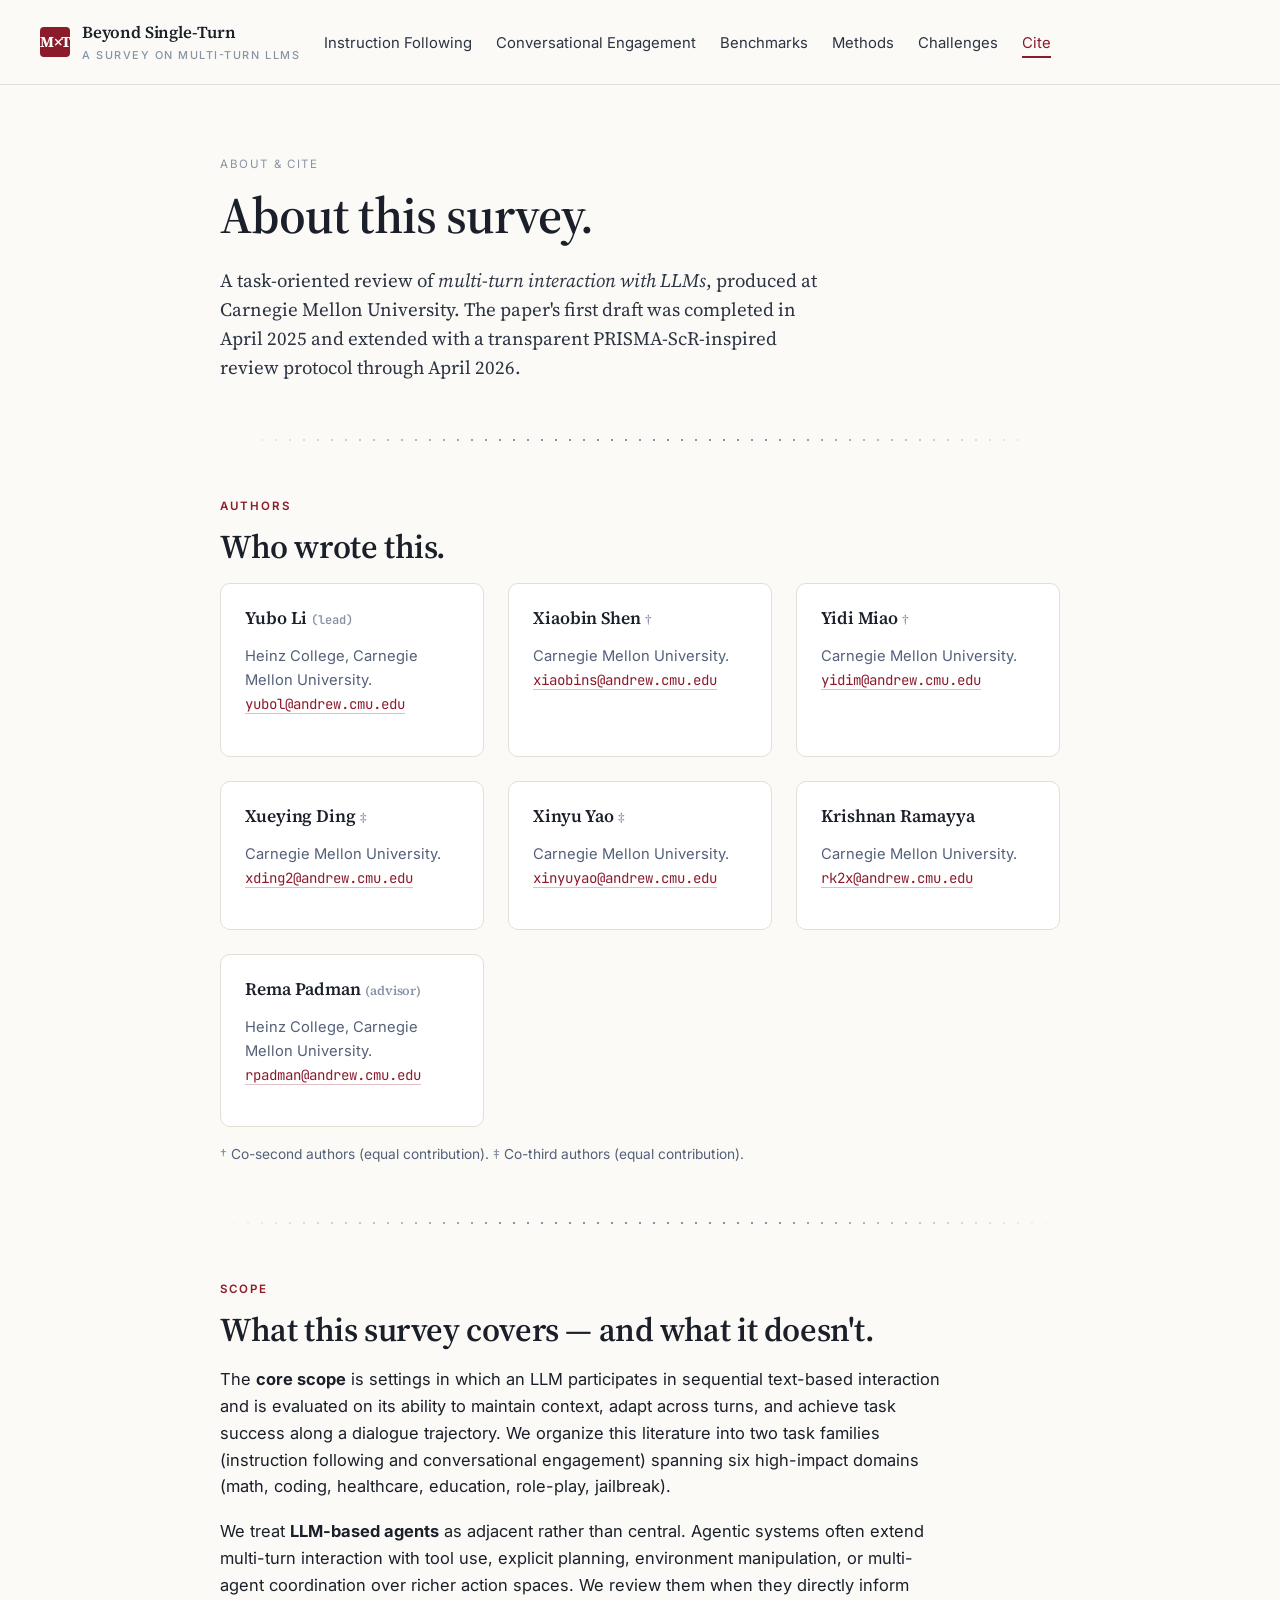
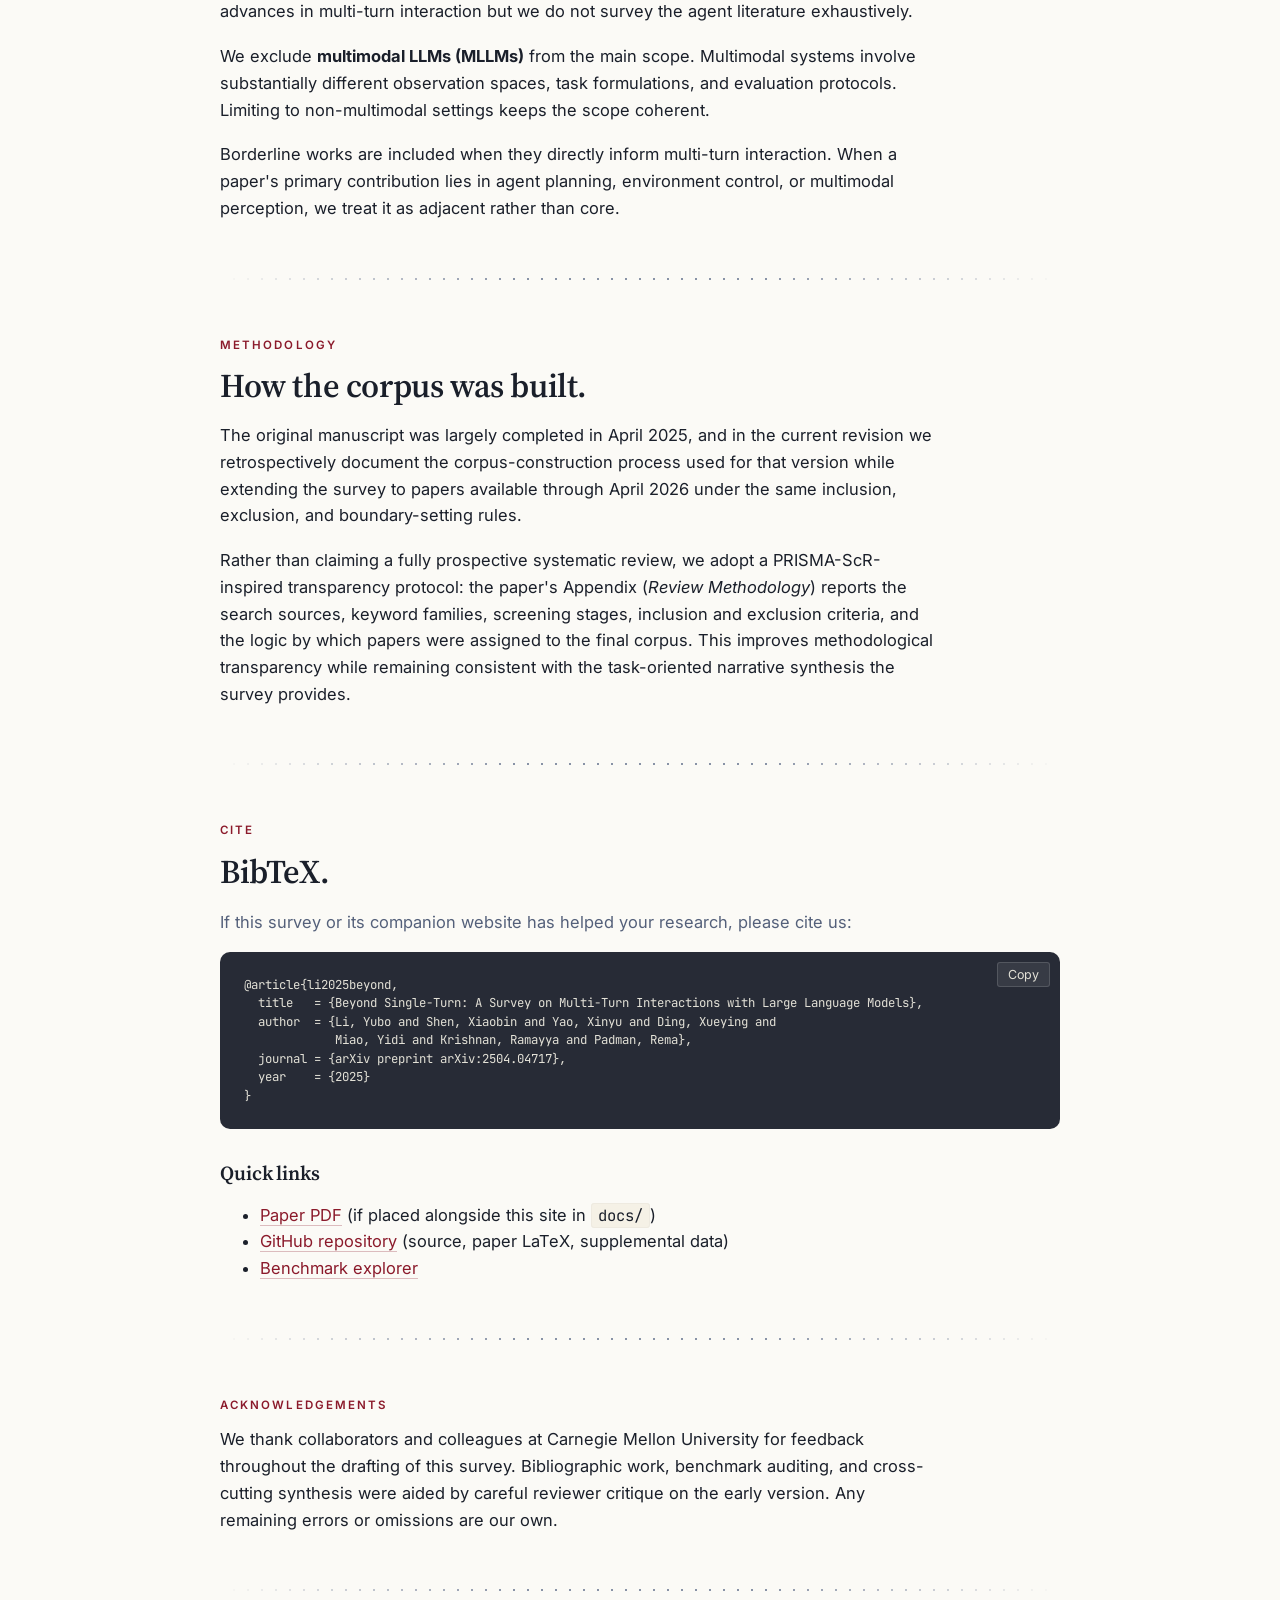
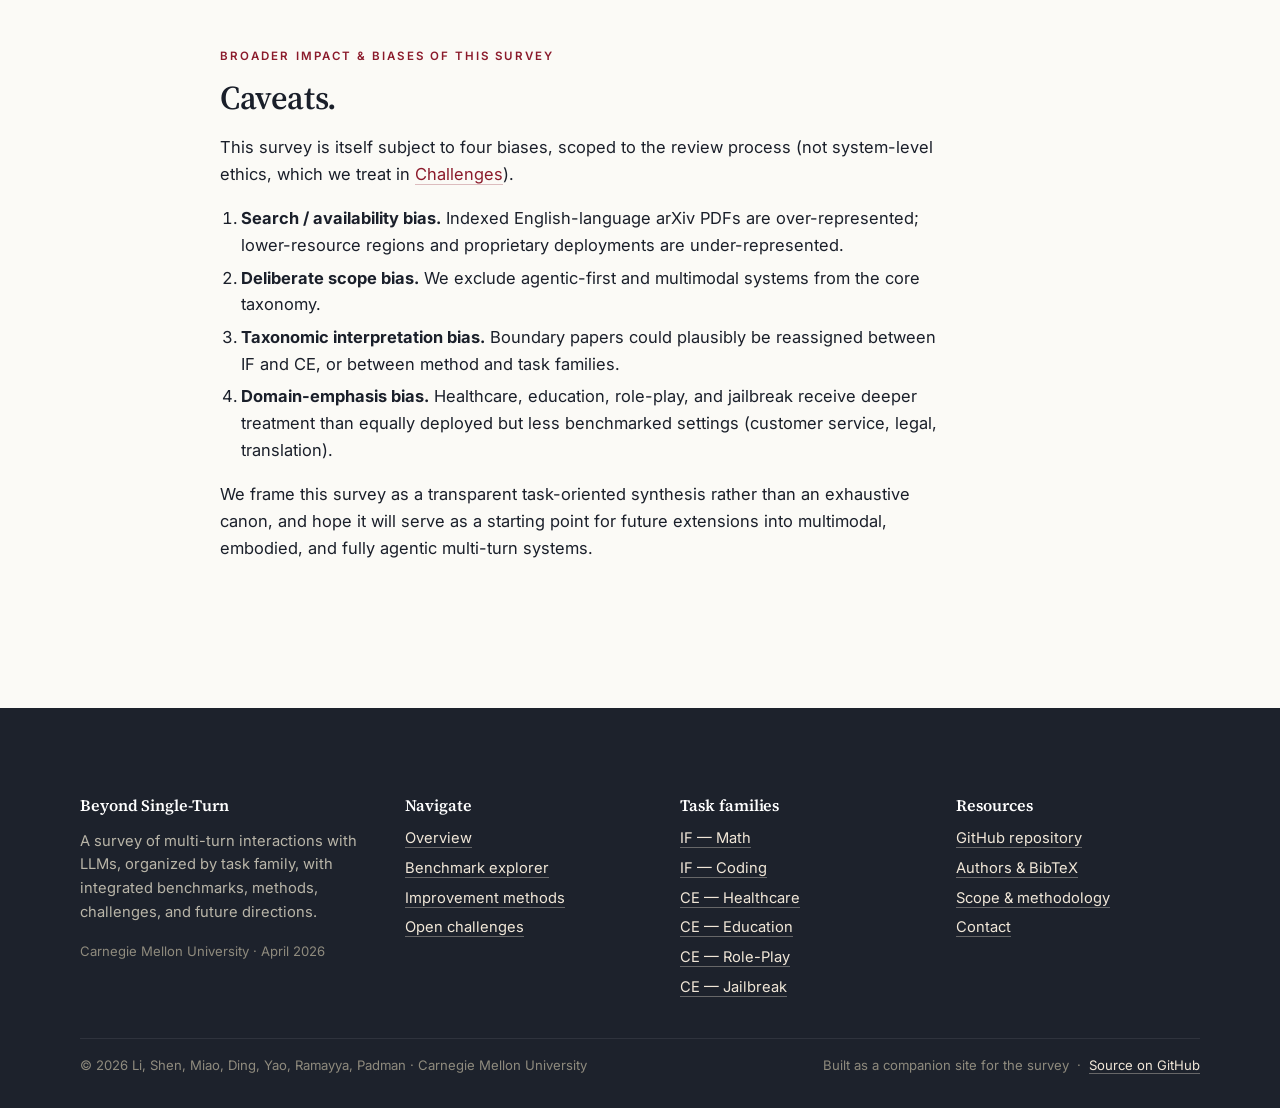
==== docs/about.html @ 6c2bebdc "paper website" ====
<!DOCTYPE html>
<html lang="en">
<head>
<meta charset="UTF-8" />
<meta name="viewport" content="width=device-width, initial-scale=1" />
<title>About &amp; Cite — Beyond Single-Turn</title>
<meta name="description" content="Authors, scope, review methodology, BibTeX citation, and links for the CMU multi-turn LLM survey." />
<link rel="preconnect" href="https://fonts.googleapis.com" crossorigin>
<link rel="preconnect" href="https://fonts.gstatic.com" crossorigin>
<link href="https://fonts.googleapis.com/css2?family=Inter:wght@400;500;600;700&family=Source+Serif+4:ital,opsz,wght@0,8..60,400;0,8..60,500;0,8..60,600;0,8..60,700;1,8..60,400;1,8..60,500&family=JetBrains+Mono:wght@400;500&display=swap" rel="stylesheet" />
<link rel="stylesheet" href="assets/css/styles.css" />
</head>
<body>
<div id="site-header"></div>

<section class="section">
  <div class="container container-narrow">
    <div class="page-badge">About &amp; Cite</div>
    <h1 style="max-width: 22ch;">About this survey.</h1>
    <p class="lead">
      A task-oriented review of <em>multi-turn interaction with LLMs</em>, produced at Carnegie
      Mellon University. The paper's first draft was completed in April 2025 and extended with a
      transparent PRISMA-ScR-inspired review protocol through April 2026.
    </p>

    <hr class="ornament" />

    <div class="eyebrow">Authors</div>
    <h2 style="margin-top: 0;">Who wrote this.</h2>
    <div class="grid grid-2 mt-3">
      <div class="card">
        <h3>Yubo Li <span class="faint mono" style="font-size:0.75rem;">(lead)</span></h3>
        <p class="muted">Heinz College, Carnegie Mellon University.<br/>
        <a href="mailto:yubol@andrew.cmu.edu" class="mono" style="font-size:0.88rem;">yubol@andrew.cmu.edu</a></p>
      </div>
      <div class="card">
        <h3>Xiaobin Shen <span class="faint" style="font-size:0.8rem;">†</span></h3>
        <p class="muted">Carnegie Mellon University.<br/>
        <a href="mailto:xiaobins@andrew.cmu.edu" class="mono" style="font-size:0.88rem;">xiaobins@andrew.cmu.edu</a></p>
      </div>
      <div class="card">
        <h3>Yidi Miao <span class="faint" style="font-size:0.8rem;">†</span></h3>
        <p class="muted">Carnegie Mellon University.<br/>
        <a href="mailto:yidim@andrew.cmu.edu" class="mono" style="font-size:0.88rem;">yidim@andrew.cmu.edu</a></p>
      </div>
      <div class="card">
        <h3>Xueying Ding <span class="faint" style="font-size:0.8rem;">‡</span></h3>
        <p class="muted">Carnegie Mellon University.<br/>
        <a href="mailto:xding2@andrew.cmu.edu" class="mono" style="font-size:0.88rem;">xding2@andrew.cmu.edu</a></p>
      </div>
      <div class="card">
        <h3>Xinyu Yao <span class="faint" style="font-size:0.8rem;">‡</span></h3>
        <p class="muted">Carnegie Mellon University.<br/>
        <a href="mailto:xinyuyao@andrew.cmu.edu" class="mono" style="font-size:0.88rem;">xinyuyao@andrew.cmu.edu</a></p>
      </div>
      <div class="card">
        <h3>Krishnan Ramayya</h3>
        <p class="muted">Carnegie Mellon University.<br/>
        <a href="mailto:rk2x@andrew.cmu.edu" class="mono" style="font-size:0.88rem;">rk2x@andrew.cmu.edu</a></p>
      </div>
      <div class="card">
        <h3>Rema Padman <span class="faint" style="font-size:0.8rem;">(advisor)</span></h3>
        <p class="muted">Heinz College, Carnegie Mellon University.<br/>
        <a href="mailto:rpadman@andrew.cmu.edu" class="mono" style="font-size:0.88rem;">rpadman@andrew.cmu.edu</a></p>
      </div>
    </div>
    <p class="muted mt-4" style="font-size: 0.86rem;">
      <span class="faint">†</span> Co-second authors (equal contribution).
      <span class="faint">‡</span> Co-third authors (equal contribution).
    </p>

    <hr class="ornament" />

    <div id="scope"></div>
    <div class="eyebrow">Scope</div>
    <h2 style="margin-top: 0;">What this survey covers — and what it doesn't.</h2>
    <div class="prose">
      <p>
        The <strong>core scope</strong> is settings in which an LLM participates in sequential
        text-based interaction and is evaluated on its ability to maintain context, adapt
        across turns, and achieve task success along a dialogue trajectory. We organize this
        literature into two task families (instruction following and conversational
        engagement) spanning six high-impact domains (math, coding, healthcare, education,
        role-play, jailbreak).
      </p>
      <p>
        We treat <strong>LLM-based agents</strong> as adjacent rather than central. Agentic
        systems often extend multi-turn interaction with tool use, explicit planning,
        environment manipulation, or multi-agent coordination over richer action spaces. We
        review them when they directly inform advances in multi-turn interaction but we do
        not survey the agent literature exhaustively.
      </p>
      <p>
        We exclude <strong>multimodal LLMs (MLLMs)</strong> from the main scope. Multimodal
        systems involve substantially different observation spaces, task formulations, and
        evaluation protocols. Limiting to non-multimodal settings keeps the scope coherent.
      </p>
      <p>
        Borderline works are included when they directly inform multi-turn interaction. When
        a paper's primary contribution lies in agent planning, environment control, or
        multimodal perception, we treat it as adjacent rather than core.
      </p>
    </div>

    <hr class="ornament" />

    <div class="eyebrow">Methodology</div>
    <h2 style="margin-top: 0;">How the corpus was built.</h2>
    <div class="prose">
      <p>
        The original manuscript was largely completed in April 2025, and in the current
        revision we retrospectively document the corpus-construction process used for that
        version while extending the survey to papers available through April 2026 under the
        same inclusion, exclusion, and boundary-setting rules.
      </p>
      <p>
        Rather than claiming a fully prospective systematic review, we adopt a
        PRISMA-ScR-inspired transparency protocol: the paper's Appendix
        (<em>Review Methodology</em>) reports the search sources, keyword families, screening
        stages, inclusion and exclusion criteria, and the logic by which papers were assigned
        to the final corpus. This improves methodological transparency while remaining
        consistent with the task-oriented narrative synthesis the survey provides.
      </p>
    </div>

    <hr class="ornament" />

    <div id="cite"></div>
    <div class="eyebrow">Cite</div>
    <h2 style="margin-top: 0;">BibTeX.</h2>
    <p class="muted">If this survey or its companion website has helped your research, please cite us:</p>

    <div class="bib-box">
      <button class="bib-copy">Copy</button>
      <pre class="bib-body" style="background: transparent; border: none; padding: 0; color: inherit; margin: 0;">@article{li2025beyond,
  title   = {Beyond Single-Turn: A Survey on Multi-Turn Interactions with Large Language Models},
  author  = {Li, Yubo and Shen, Xiaobin and Yao, Xinyu and Ding, Xueying and
             Miao, Yidi and Krishnan, Ramayya and Padman, Rema},
  journal = {arXiv preprint arXiv:2504.04717},
  year    = {2025}
}</pre>
    </div>

    <h3 class="mt-6">Quick links</h3>
    <ul>
      <li><a href="main.pdf" target="_blank" rel="noopener">Paper PDF</a> (if placed alongside this site in <code>docs/</code>)</li>
      <li><a href="https://github.com/yubol-cmu/Awesome-Multi-Turn-LLMs" target="_blank" rel="noopener">GitHub repository</a> (source, paper LaTeX, supplemental data)</li>
      <li><a href="benchmarks.html">Benchmark explorer</a></li>
    </ul>

    <hr class="ornament" />

    <div class="eyebrow">Acknowledgements</div>
    <div class="prose">
      <p>
        We thank collaborators and colleagues at Carnegie Mellon University for feedback
        throughout the drafting of this survey. Bibliographic work, benchmark auditing, and
        cross-cutting synthesis were aided by careful reviewer critique on the early version.
        Any remaining errors or omissions are our own.
      </p>
    </div>

    <hr class="ornament" />

    <div class="eyebrow">Broader impact &amp; biases of this survey</div>
    <h2 style="margin-top: 0;">Caveats.</h2>
    <div class="prose">
      <p>
        This survey is itself subject to four biases, scoped to the review process (not
        system-level ethics, which we treat in <a href="challenges.html#chal-ethics">Challenges</a>).
      </p>
      <ol>
        <li><strong>Search / availability bias.</strong> Indexed English-language arXiv PDFs
          are over-represented; lower-resource regions and proprietary deployments are
          under-represented.</li>
        <li><strong>Deliberate scope bias.</strong> We exclude agentic-first and multimodal
          systems from the core taxonomy.</li>
        <li><strong>Taxonomic interpretation bias.</strong> Boundary papers could plausibly be
          reassigned between IF and CE, or between method and task families.</li>
        <li><strong>Domain-emphasis bias.</strong> Healthcare, education, role-play, and
          jailbreak receive deeper treatment than equally deployed but less benchmarked
          settings (customer service, legal, translation).</li>
      </ol>
      <p>
        We frame this survey as a transparent task-oriented synthesis rather than an
        exhaustive canon, and hope it will serve as a starting point for future extensions
        into multimodal, embodied, and fully agentic multi-turn systems.
      </p>
    </div>
  </div>
</section>

<div id="site-footer"></div>
<script src="assets/js/partials.js"></script>
<script src="assets/js/main.js"></script>
</body>
</html>
---- docs/assets/css/styles.css ----
/* ========================================================================
   Beyond Single-Turn — companion site
   Design tokens and shared styles. Academic-prestige visual register.
   ======================================================================== */

:root {
  /* Palette */
  --ink:            #1a1f2a;       /* primary text */
  --ink-soft:       #2c3343;
  --ink-mute:       #54607a;
  --ink-faint:      #8892a6;
  --rule:           #e3dfd5;
  --rule-soft:      #eeeae0;
  --paper:          #fbfaf6;       /* off-white body */
  --paper-warm:     #f5f1e6;
  --paper-cool:     #f3f1ec;
  --panel:          #ffffff;

  --crimson:        #8b1a2b;       /* muted CMU crimson */
  --crimson-ink:    #5a0f1c;
  --crimson-tint:   #f6e7e8;

  --gold:           #a8833b;
  --gold-tint:      #f4ecd6;

  --sage:           #4f6e62;       /* IF family accent */
  --sage-tint:      #e2ece5;

  --terra:          #a9554c;       /* CE family accent */
  --terra-tint:     #f4e2dc;

  --indigo:         #3a4a79;       /* Methods / improvements */
  --indigo-tint:    #e2e6f1;

  --ochre:          #8a6b2e;       /* Challenges */
  --ochre-tint:     #efe6cf;

  /* Type scale */
  --font-serif:     "Source Serif 4", "Source Serif Pro", "Crimson Pro", "Iowan Old Style", Georgia, serif;
  --font-sans:      "Inter", -apple-system, BlinkMacSystemFont, "Segoe UI", Helvetica, Arial, sans-serif;
  --font-mono:      "JetBrains Mono", "SFMono-Regular", Menlo, Consolas, monospace;

  --lh-tight:       1.2;
  --lh-body:        1.62;
  --lh-prose:       1.7;

  /* Spacing */
  --space-1: 4px;   --space-2: 8px;   --space-3: 12px;
  --space-4: 16px;  --space-5: 24px;  --space-6: 32px;
  --space-7: 48px;  --space-8: 64px;  --space-9: 96px;

  --radius-xs: 3px;
  --radius-sm: 6px;
  --radius-md: 10px;
  --radius-lg: 18px;

  --shadow-sm: 0 1px 2px rgba(25, 30, 42, 0.04), 0 1px 3px rgba(25, 30, 42, 0.06);
  --shadow-md: 0 4px 12px rgba(25, 30, 42, 0.07), 0 1px 3px rgba(25, 30, 42, 0.05);
  --shadow-lg: 0 12px 32px rgba(25, 30, 42, 0.10), 0 2px 6px rgba(25, 30, 42, 0.06);

  --measure-narrow: 60ch;
  --measure-body:   72ch;
  --measure-wide:   1200px;
}

/* ---------- Reset & base ---------- */
*, *::before, *::after { box-sizing: border-box; }
html { -webkit-text-size-adjust: 100%; scroll-behavior: smooth; }
body {
  margin: 0;
  background: var(--paper);
  color: var(--ink);
  font-family: var(--font-sans);
  font-size: 16.5px;
  line-height: var(--lh-body);
  font-feature-settings: "kern", "liga", "calt";
  -webkit-font-smoothing: antialiased;
}
img, svg { max-width: 100%; display: block; }
a {
  color: var(--crimson);
  text-decoration: none;
  border-bottom: 1px solid rgba(139, 26, 43, 0.28);
  transition: color 120ms ease, border-color 120ms ease;
}
a:hover { color: var(--crimson-ink); border-bottom-color: var(--crimson-ink); }
a.plain { border-bottom: none; }
a.plain:hover { border-bottom: none; text-decoration: underline; }

code, pre { font-family: var(--font-mono); font-size: 0.94em; }
code {
  background: var(--paper-warm);
  padding: 1px 6px;
  border-radius: var(--radius-xs);
  border: 1px solid var(--rule-soft);
}
pre {
  background: #f7f4ec;
  border: 1px solid var(--rule);
  border-radius: var(--radius-md);
  padding: var(--space-5);
  overflow: auto;
  line-height: 1.5;
}
pre code { background: transparent; border: none; padding: 0; }

hr.rule {
  border: none;
  border-top: 1px solid var(--rule);
  margin: var(--space-7) 0;
}
hr.ornament {
  border: none;
  height: 18px;
  margin: var(--space-7) 0;
  background-image: radial-gradient(circle, var(--ink-faint) 1.2px, transparent 1.4px);
  background-size: 14px 14px;
  background-position: center;
  background-repeat: repeat-x;
  mask-image: linear-gradient(to right, transparent, black 35%, black 65%, transparent);
  -webkit-mask-image: linear-gradient(to right, transparent, black 35%, black 65%, transparent);
}

/* ---------- Typography ---------- */
h1, h2, h3, h4 {
  font-family: var(--font-serif);
  color: var(--ink);
  line-height: var(--lh-tight);
  letter-spacing: -0.005em;
  margin: 0 0 var(--space-4);
  font-weight: 600;
}
h1 { font-size: clamp(2.1rem, 4.2vw, 3.2rem); letter-spacing: -0.018em; }
h2 { font-size: clamp(1.55rem, 2.6vw, 2.15rem); letter-spacing: -0.012em; margin-top: var(--space-7); }
h3 { font-size: 1.25rem; font-weight: 600; margin-top: var(--space-6); }
h4 { font-size: 1.05rem; font-weight: 600; color: var(--ink-soft); margin-top: var(--space-5); }

.eyebrow {
  font-family: var(--font-sans);
  font-size: 0.72rem;
  letter-spacing: 0.18em;
  text-transform: uppercase;
  color: var(--crimson);
  font-weight: 600;
  margin-bottom: var(--space-3);
}
.lead {
  font-family: var(--font-serif);
  font-size: 1.18rem;
  line-height: 1.55;
  color: var(--ink-soft);
  max-width: var(--measure-narrow);
}
.prose { max-width: var(--measure-body); }
.prose p { margin: 0 0 1.1em; }
.prose p:first-of-type::first-letter {
  /* optional drop cap on flagged prose sections */
}
.prose.dropcap > p:first-of-type::first-letter {
  font-family: var(--font-serif);
  font-size: 3.4em;
  float: left;
  line-height: 0.88;
  margin: 0.08em 0.10em 0 0;
  color: var(--crimson);
  font-weight: 600;
}
.prose ul, .prose ol { padding-left: 1.3em; margin: 0 0 1.1em; }
.prose li { margin-bottom: 0.35em; }
.prose blockquote {
  margin: var(--space-5) 0;
  padding: var(--space-3) var(--space-5);
  border-left: 3px solid var(--crimson);
  font-family: var(--font-serif);
  font-style: italic;
  color: var(--ink-soft);
  background: var(--crimson-tint);
  border-radius: 0 var(--radius-sm) var(--radius-sm) 0;
}

/* ---------- Layout ---------- */
.container {
  width: 100%;
  max-width: var(--measure-wide);
  margin: 0 auto;
  padding: 0 clamp(18px, 3.5vw, 40px);
}
.container-narrow {
  max-width: 920px;
  margin: 0 auto;
  padding: 0 clamp(18px, 3.5vw, 40px);
}
.section { padding: var(--space-8) 0; }
.section-tight { padding: var(--space-7) 0; }
.section-alt { background: var(--paper-warm); border-top: 1px solid var(--rule); border-bottom: 1px solid var(--rule); }
.section-crimson { background: linear-gradient(180deg, var(--crimson-tint) 0%, var(--paper) 100%); }

.grid { display: grid; gap: var(--space-5); }
.grid-2 { grid-template-columns: repeat(auto-fit, minmax(260px, 1fr)); }
.grid-3 { grid-template-columns: repeat(auto-fit, minmax(280px, 1fr)); }
.grid-4 { grid-template-columns: repeat(auto-fit, minmax(220px, 1fr)); }
.flex { display: flex; gap: var(--space-4); }
.flex-wrap { flex-wrap: wrap; }
.flex-between { justify-content: space-between; align-items: center; }
.flex-center { align-items: center; }

/* ---------- Header / Nav ---------- */
.site-header {
  position: sticky;
  top: 0;
  z-index: 40;
  background: rgba(251, 250, 246, 0.92);
  backdrop-filter: saturate(1.1) blur(10px);
  -webkit-backdrop-filter: saturate(1.1) blur(10px);
  border-bottom: 1px solid var(--rule);
}
.nav {
  display: flex;
  align-items: center;
  gap: var(--space-5);
  padding: var(--space-3) 0;
  flex-wrap: wrap;
}
.brand {
  display: flex;
  gap: var(--space-3);
  align-items: center;
  font-family: var(--font-serif);
  font-size: 1.05rem;
  color: var(--ink);
  border-bottom: none;
  font-weight: 600;
  letter-spacing: -0.01em;
}
.brand:hover { color: var(--crimson); }
.brand .brand-mark {
  width: 30px; height: 30px; flex: 0 0 30px;
  background: var(--crimson);
  color: #fbfaf6;
  border-radius: 4px;
  display: grid; place-items: center;
  font-family: var(--font-serif);
  font-weight: 700;
  font-size: 0.95rem;
  letter-spacing: -0.02em;
}
.brand small {
  display: block;
  font-family: var(--font-sans);
  font-size: 0.68rem;
  letter-spacing: 0.14em;
  text-transform: uppercase;
  color: var(--ink-faint);
  font-weight: 500;
  margin-top: 1px;
}
.nav-links {
  margin-left: auto;
  display: flex;
  align-items: center;
  gap: var(--space-5);
  list-style: none;
  padding: 0;
  flex-wrap: wrap;
}
.nav-links a {
  color: var(--ink-soft);
  border-bottom: none;
  font-size: 0.93rem;
  padding: 4px 0;
  border-bottom: 2px solid transparent;
  transition: color 120ms ease, border-color 120ms ease;
}
.nav-links a:hover { color: var(--crimson); }
.nav-links a.active {
  color: var(--crimson);
  border-bottom-color: var(--crimson);
}
.nav-cta {
  background: var(--crimson);
  color: #fff !important;
  padding: 7px 14px;
  border-radius: var(--radius-sm);
  border-bottom: none !important;
  font-size: 0.88rem;
  font-weight: 500;
  transition: background 160ms ease, transform 120ms ease;
}
.nav-cta:hover { background: var(--crimson-ink); transform: translateY(-1px); }
.nav-toggle {
  display: none;
  background: none; border: 1px solid var(--rule);
  border-radius: 6px; padding: 6px 10px;
  font-size: 1rem; cursor: pointer;
  margin-left: auto;
}
@media (max-width: 820px) {
  .nav-toggle { display: block; }
  .nav-links {
    display: none;
    width: 100%;
    flex-direction: column;
    align-items: flex-start;
    gap: var(--space-2);
    padding: var(--space-4) 0;
  }
  .nav-links.open { display: flex; }
}

/* ---------- Hero ---------- */
.hero {
  padding: clamp(56px, 9vw, 120px) 0 clamp(40px, 6vw, 72px);
  position: relative;
  overflow: hidden;
}
.hero::before {
  content: '';
  position: absolute; inset: 0;
  background:
    radial-gradient(ellipse 60% 45% at 15% 10%, rgba(139, 26, 43, 0.07), transparent 60%),
    radial-gradient(ellipse 50% 40% at 85% 20%, rgba(168, 131, 59, 0.09), transparent 60%);
  pointer-events: none;
}
.hero-inner { position: relative; }
.hero-badge {
  display: inline-flex;
  align-items: center;
  gap: 8px;
  background: var(--panel);
  border: 1px solid var(--rule);
  padding: 5px 12px 5px 8px;
  border-radius: 999px;
  font-size: 0.78rem;
  color: var(--ink-soft);
  letter-spacing: 0.01em;
  margin-bottom: var(--space-5);
  box-shadow: var(--shadow-sm);
}
.hero-badge .dot {
  width: 7px; height: 7px; border-radius: 50%;
  background: var(--crimson);
  box-shadow: 0 0 0 3px rgba(139, 26, 43, 0.16);
}
.hero-title {
  font-size: clamp(2.3rem, 5.2vw, 4rem);
  line-height: 1.05;
  margin-bottom: var(--space-4);
  max-width: 18ch;
  letter-spacing: -0.022em;
}
.hero-title em {
  font-style: italic;
  color: var(--crimson);
}
.hero-sub {
  font-family: var(--font-serif);
  color: var(--ink-soft);
  font-size: clamp(1.1rem, 1.8vw, 1.35rem);
  line-height: 1.5;
  max-width: 58ch;
  margin-bottom: var(--space-6);
}
.hero-authors {
  font-size: 0.92rem;
  color: var(--ink-mute);
  margin-bottom: var(--space-3);
}
.hero-authors strong { color: var(--ink-soft); font-weight: 500; }
.hero-affil {
  font-size: 0.86rem;
  color: var(--ink-faint);
  margin-bottom: var(--space-6);
  font-style: italic;
}
.hero-cta-row {
  display: flex;
  flex-wrap: wrap;
  gap: var(--space-3);
}

/* ---------- Buttons ---------- */
.btn {
  display: inline-flex;
  align-items: center;
  gap: 8px;
  padding: 10px 18px;
  border-radius: var(--radius-sm);
  font-family: var(--font-sans);
  font-size: 0.93rem;
  font-weight: 500;
  letter-spacing: 0.005em;
  border-bottom: none !important;
  transition: all 140ms ease;
  cursor: pointer;
  border: 1px solid transparent;
}
.btn-primary {
  background: var(--crimson);
  color: #fff !important;
}
.btn-primary:hover { background: var(--crimson-ink); transform: translateY(-1px); box-shadow: var(--shadow-md); }
.btn-outline {
  background: var(--panel);
  color: var(--ink) !important;
  border-color: var(--rule);
}
.btn-outline:hover { border-color: var(--ink-mute); background: var(--paper-warm); }
.btn-ghost {
  background: transparent;
  color: var(--ink-soft) !important;
}
.btn-ghost:hover { background: var(--paper-warm); }
.btn-small { padding: 6px 12px; font-size: 0.85rem; }

/* ---------- Chips ---------- */
.chip {
  display: inline-flex;
  align-items: center;
  gap: 6px;
  padding: 3px 10px;
  border-radius: 999px;
  font-size: 0.75rem;
  font-weight: 500;
  letter-spacing: 0.01em;
  border: 1px solid var(--rule);
  background: var(--panel);
  color: var(--ink-soft);
}
.chip.chip-if { background: var(--sage-tint); color: #324b41; border-color: #cadbce; }
.chip.chip-ce { background: var(--terra-tint); color: #7d3a32; border-color: #e9c9c1; }
.chip.chip-meth { background: var(--indigo-tint); color: #2b3960; border-color: #c9d1e4; }
.chip.chip-chal { background: var(--ochre-tint); color: #6a5220; border-color: #ddcea3; }
.chip.chip-gold { background: var(--gold-tint); color: #6a5220; border-color: #e2d5ac; }

/* ---------- Cards ---------- */
.card {
  background: var(--panel);
  border: 1px solid var(--rule);
  border-radius: var(--radius-md);
  padding: var(--space-5);
  transition: border-color 160ms ease, transform 160ms ease, box-shadow 160ms ease;
  position: relative;
}
.card:hover { border-color: var(--ink-mute); transform: translateY(-2px); box-shadow: var(--shadow-md); }
.card-accent-if { border-top: 3px solid var(--sage); }
.card-accent-ce { border-top: 3px solid var(--terra); }
.card-accent-meth { border-top: 3px solid var(--indigo); }
.card-accent-chal { border-top: 3px solid var(--ochre); }
.card-accent-crimson { border-top: 3px solid var(--crimson); }
.card h3 { margin-top: 0; font-size: 1.1rem; }
.card .muted { color: var(--ink-mute); font-size: 0.92rem; }
.card-link {
  display: inline-flex; gap: 4px; align-items: center;
  margin-top: var(--space-3);
  font-size: 0.88rem;
  color: var(--crimson);
  font-weight: 500;
  border-bottom: none;
}
.card-link:hover { gap: 8px; }

.stat {
  background: var(--panel);
  border: 1px solid var(--rule);
  border-radius: var(--radius-md);
  padding: var(--space-5);
  text-align: left;
}
.stat-num {
  font-family: var(--font-serif);
  font-size: clamp(2rem, 3.2vw, 2.6rem);
  color: var(--crimson);
  line-height: 1;
  font-weight: 600;
  letter-spacing: -0.02em;
}
.stat-label {
  font-size: 0.82rem;
  color: var(--ink-mute);
  margin-top: var(--space-2);
  text-transform: uppercase;
  letter-spacing: 0.08em;
}
.stat-sub {
  font-size: 0.9rem;
  color: var(--ink-soft);
  margin-top: var(--space-2);
  max-width: 28ch;
}

/* ---------- Pillar / accent sections ---------- */
.pillar {
  background: var(--panel);
  border: 1px solid var(--rule);
  border-radius: var(--radius-lg);
  padding: var(--space-6);
  position: relative;
  overflow: hidden;
}
.pillar::before {
  content: ""; position: absolute;
  top: 0; left: 0; right: 0; height: 4px;
  background: var(--accent, var(--crimson));
}
.pillar.if { --accent: var(--sage); }
.pillar.ce { --accent: var(--terra); }
.pillar.meth { --accent: var(--indigo); }
.pillar.chal { --accent: var(--ochre); }
.pillar .pillar-num {
  font-family: var(--font-serif);
  font-size: 2rem;
  font-weight: 600;
  color: var(--accent, var(--crimson));
  line-height: 1;
  margin-bottom: var(--space-3);
}
.pillar h3 { margin-top: 0; }

/* ---------- Tables ---------- */
.table-wrap {
  overflow-x: auto;
  border: 1px solid var(--rule);
  border-radius: var(--radius-md);
  background: var(--panel);
}
table.data {
  width: 100%;
  border-collapse: collapse;
  font-size: 0.9rem;
}
table.data thead th {
  background: var(--paper-warm);
  border-bottom: 2px solid var(--rule);
  padding: 10px 12px;
  text-align: left;
  font-weight: 600;
  color: var(--ink-soft);
  white-space: nowrap;
  position: sticky;
  top: 0;
  font-size: 0.78rem;
  letter-spacing: 0.06em;
  text-transform: uppercase;
  cursor: pointer;
  user-select: none;
}
table.data thead th.sort-asc::after  { content: "  ↑"; color: var(--crimson); }
table.data thead th.sort-desc::after { content: "  ↓"; color: var(--crimson); }
table.data tbody td {
  padding: 10px 12px;
  border-bottom: 1px solid var(--rule-soft);
  vertical-align: top;
}
table.data tbody tr:nth-child(even) td { background: #fcfaf5; }
table.data tbody tr:hover td { background: var(--crimson-tint); }
table.data tbody tr:last-child td { border-bottom: none; }
table.data .num { font-variant-numeric: tabular-nums; text-align: right; white-space: nowrap; }
table.data .cm { color: #1f6b3d; font-weight: 600; }
table.data .xm { color: #9b3540; font-weight: 600; }

.table-caption {
  font-size: 0.82rem;
  color: var(--ink-mute);
  margin-top: var(--space-3);
  font-style: italic;
}

/* ---------- Filters / controls ---------- */
.controls {
  display: flex;
  flex-wrap: wrap;
  align-items: center;
  gap: var(--space-3);
  margin-bottom: var(--space-4);
}
.control-input, .control-select {
  padding: 8px 12px;
  border: 1px solid var(--rule);
  border-radius: var(--radius-sm);
  background: var(--panel);
  font-family: inherit;
  font-size: 0.9rem;
  color: var(--ink);
  min-height: 38px;
}
.control-input:focus, .control-select:focus {
  outline: 2px solid rgba(139, 26, 43, 0.2);
  border-color: var(--crimson);
}
.control-input {
  flex: 1 1 240px;
  min-width: 200px;
}
.control-label {
  font-size: 0.78rem;
  text-transform: uppercase;
  letter-spacing: 0.08em;
  color: var(--ink-mute);
  margin-right: var(--space-1);
  font-weight: 500;
}
.facet-group {
  display: inline-flex;
  border: 1px solid var(--rule);
  border-radius: 999px;
  background: var(--panel);
  padding: 3px;
}
.facet-group button {
  background: transparent;
  border: none;
  padding: 5px 12px;
  border-radius: 999px;
  font-size: 0.82rem;
  color: var(--ink-mute);
  cursor: pointer;
  font-family: inherit;
}
.facet-group button.active {
  background: var(--crimson);
  color: #fff;
}
.count-chip {
  font-size: 0.8rem;
  color: var(--ink-mute);
  margin-left: auto;
}

/* ---------- Taxonomy tree ---------- */
.tax-wrap {
  display: grid;
  grid-template-columns: 1fr 340px;
  gap: var(--space-6);
  align-items: start;
}
@media (max-width: 980px) { .tax-wrap { grid-template-columns: 1fr; } }

.tax-canvas {
  background: var(--panel);
  border: 1px solid var(--rule);
  border-radius: var(--radius-md);
  padding: var(--space-5);
  overflow: hidden;
  position: relative;
  min-height: 640px;
}
.tax-canvas svg { width: 100%; height: auto; }

.tax-panel {
  background: var(--panel);
  border: 1px solid var(--rule);
  border-radius: var(--radius-md);
  padding: var(--space-5);
  position: sticky;
  top: 78px;
  min-height: 360px;
}
.tax-panel .eyebrow { margin-bottom: var(--space-2); }
.tax-panel h3 { margin: 0 0 var(--space-2); font-size: 1.1rem; }
.tax-panel .panel-path {
  font-family: var(--font-mono);
  font-size: 0.78rem;
  color: var(--ink-faint);
  margin-bottom: var(--space-3);
}
.tax-panel .panel-desc {
  font-family: var(--font-serif);
  font-size: 1rem;
  line-height: 1.55;
  color: var(--ink-soft);
  margin-bottom: var(--space-4);
}
.tax-panel ul.tax-refs {
  margin: 0; padding-left: 16px; font-size: 0.88rem; color: var(--ink-soft);
}
.tax-panel ul.tax-refs li { margin-bottom: 4px; }

.tax-tree-node circle {
  stroke-width: 2;
  cursor: pointer;
  transition: r 120ms ease, fill 120ms ease;
}
.tax-tree-node:hover circle { r: 7; }
.tax-tree-node.active circle { stroke: var(--crimson); stroke-width: 3; }
.tax-tree-node text {
  font-family: var(--font-sans);
  font-size: 12px;
  fill: var(--ink);
  cursor: pointer;
  pointer-events: none;
}
.tax-tree-link {
  fill: none;
  stroke: var(--ink-faint);
  stroke-width: 1.1;
  stroke-opacity: 0.6;
}

/* ---------- Footer ---------- */
.site-footer {
  margin-top: var(--space-8);
  background: #1d222c;
  color: #d6d4cc;
  padding: var(--space-8) 0 var(--space-6);
  font-size: 0.92rem;
}
.site-footer a { color: #f1e7d8; border-bottom-color: rgba(241, 231, 216, 0.35); }
.site-footer a:hover { color: #fff; border-bottom-color: #fff; }
.site-footer h4 {
  color: #fff;
  font-family: var(--font-serif);
  font-size: 1rem;
  margin-bottom: var(--space-3);
}
.footer-grid {
  display: grid;
  grid-template-columns: 1.2fr 1fr 1fr 1fr;
  gap: var(--space-6);
}
@media (max-width: 820px) { .footer-grid { grid-template-columns: 1fr 1fr; } }
.footer-grid ul { list-style: none; padding: 0; margin: 0; }
.footer-grid ul li { margin-bottom: 6px; }
.footer-bottom {
  border-top: 1px solid rgba(255,255,255,0.08);
  margin-top: var(--space-6);
  padding-top: var(--space-4);
  color: #8f8b7e;
  font-size: 0.82rem;
  display: flex;
  justify-content: space-between;
  flex-wrap: wrap;
  gap: var(--space-3);
}

/* ---------- Utilities ---------- */
.muted { color: var(--ink-mute); }
.faint { color: var(--ink-faint); }
.center { text-align: center; }
.mono  { font-family: var(--font-mono); }
.serif { font-family: var(--font-serif); }
.right { text-align: right; }
.hidden { display: none !important; }
.mt-0 { margin-top: 0; } .mt-1 { margin-top: var(--space-1); }
.mt-2 { margin-top: var(--space-2); } .mt-3 { margin-top: var(--space-3); }
.mt-4 { margin-top: var(--space-4); } .mt-5 { margin-top: var(--space-5); }
.mt-6 { margin-top: var(--space-6); } .mt-7 { margin-top: var(--space-7); }
.mb-0 { margin-bottom: 0; } .mb-4 { margin-bottom: var(--space-4); }
.mb-5 { margin-bottom: var(--space-5); } .mb-6 { margin-bottom: var(--space-6); }
.only-desktop { }
@media (max-width: 720px) { .only-desktop { display: none; } }

/* ---------- Page-specific overrides ---------- */
.page-badge {
  display: inline-block;
  font-family: var(--font-sans);
  font-size: 0.72rem;
  letter-spacing: 0.14em;
  text-transform: uppercase;
  color: var(--ink-faint);
  margin-bottom: var(--space-3);
}
.section-header {
  border-left: 3px solid var(--crimson);
  padding-left: var(--space-4);
  margin-bottom: var(--space-6);
}
.section-header h2 { margin: 0; }
.section-header p { margin: var(--space-2) 0 0; color: var(--ink-mute); font-size: 0.95rem; max-width: 60ch; }

.pull {
  font-family: var(--font-serif);
  font-size: 1.25rem;
  line-height: 1.45;
  color: var(--crimson);
  border-left: 3px solid var(--crimson);
  padding: var(--space-3) var(--space-5);
  margin: var(--space-6) 0;
  max-width: 52ch;
  font-style: italic;
}

/* Definition list for terms/glossary */
dl.defs { margin: 0; }
dl.defs dt {
  font-family: var(--font-serif);
  font-weight: 600;
  color: var(--ink);
  font-size: 1.02rem;
  margin-top: var(--space-4);
}
dl.defs dd {
  margin: 2px 0 0;
  color: var(--ink-soft);
  font-size: 0.96rem;
  line-height: 1.55;
}

/* Challenge matrix */
.chal-matrix {
  display: grid;
  grid-template-columns: repeat(5, 1fr);
  gap: 2px;
  background: var(--rule);
  border: 1px solid var(--rule);
  border-radius: var(--radius-md);
  overflow: hidden;
}
@media (max-width: 980px) { .chal-matrix { grid-template-columns: repeat(2, 1fr); } }
@media (max-width: 560px) { .chal-matrix { grid-template-columns: 1fr; } }
.chal-cell {
  background: var(--panel);
  padding: var(--space-5);
  display: flex;
  flex-direction: column;
  min-height: 260px;
  position: relative;
  transition: background 120ms ease;
  cursor: pointer;
}
.chal-cell:hover { background: var(--paper-warm); }
.chal-cell.active { background: var(--ochre-tint); }
.chal-cell h4 { margin-top: 0; color: var(--ochre); font-size: 1.02rem; }
.chal-cell p { font-size: 0.88rem; color: var(--ink-mute); margin: 0 0 var(--space-3); }
.chal-cell ul { margin: 0; padding-left: 16px; font-size: 0.84rem; }
.chal-cell ul li { margin-bottom: 4px; color: var(--ink-soft); }

/* BibTeX box */
.bib-box {
  position: relative;
  background: #272b36;
  color: #e3e1d7;
  padding: var(--space-5);
  border-radius: var(--radius-md);
  font-family: var(--font-mono);
  font-size: 0.82rem;
  line-height: 1.55;
  overflow: auto;
}
.bib-copy {
  position: absolute;
  top: 10px;
  right: 10px;
  background: rgba(255,255,255,0.08);
  border: 1px solid rgba(255,255,255,0.14);
  color: #e3e1d7;
  padding: 4px 10px;
  border-radius: var(--radius-xs);
  font-family: var(--font-sans);
  font-size: 0.78rem;
  cursor: pointer;
  transition: background 140ms ease;
}
.bib-copy:hover { background: rgba(255,255,255,0.16); }
.bib-copy.copied { background: #2f6b3d; border-color: #2f6b3d; }

/* Taxonomy tree nodes — color by family */
.tax-tree-node.is-root circle  { fill: var(--crimson-tint); stroke: var(--crimson); }
.tax-tree-node.fam-if circle   { fill: var(--sage-tint); stroke: var(--sage); }
.tax-tree-node.fam-ce circle   { fill: var(--terra-tint); stroke: var(--terra); }
.tax-tree-node.fam-leaf circle { fill: #fff; stroke: var(--ink-mute); }

/* Pill list used under headings */
.pill-row {
  display: flex; flex-wrap: wrap; gap: 6px;
  margin: var(--space-2) 0 var(--space-5);
}

/* "Anchor link" decoration */
.anchor-chip {
  display: inline-flex;
  align-items: center;
  gap: 5px;
  font-size: 0.82rem;
  color: var(--ink-mute);
  background: var(--paper-warm);
  padding: 4px 10px;
  border-radius: 999px;
  border: 1px solid var(--rule);
  border-bottom: 1px solid var(--rule);
}
.anchor-chip:hover { color: var(--crimson); border-color: var(--crimson); background: var(--crimson-tint); }

/* Hero figure (paper preview frame) */
.paper-frame {
  background: var(--panel);
  border: 1px solid var(--rule);
  border-radius: var(--radius-md);
  padding: var(--space-3);
  box-shadow: var(--shadow-lg);
  position: relative;
  transform: rotate(-1.2deg);
}
.paper-frame::before {
  content: ""; position: absolute; top: -8px; left: 16px; right: 16px;
  height: 16px; background: var(--paper-warm);
  border-radius: 3px 3px 0 0;
  border: 1px solid var(--rule);
  border-bottom: none;
  z-index: -1;
  transform: rotate(0.5deg);
}
.paper-frame-inner {
  border: 1px solid var(--rule);
  padding: var(--space-4) var(--space-5);
  min-height: 280px;
  background:
    repeating-linear-gradient(0deg, transparent, transparent 14px, #f3eee1 14px, #f3eee1 15px);
  font-family: var(--font-serif);
  color: var(--ink-mute);
  border-radius: var(--radius-xs);
}
.paper-frame h3 {
  text-align: center;
  font-size: 1.15rem;
  margin: 0 0 var(--space-3);
  color: var(--ink);
}
.paper-frame .paper-meta {
  text-align: center;
  font-size: 0.8rem;
  color: var(--ink-faint);
  margin-bottom: var(--space-3);
}

/* Print-ish */
@media print {
  .site-header, .site-footer, .nav-toggle { display: none; }
  body { background: #fff; }
}
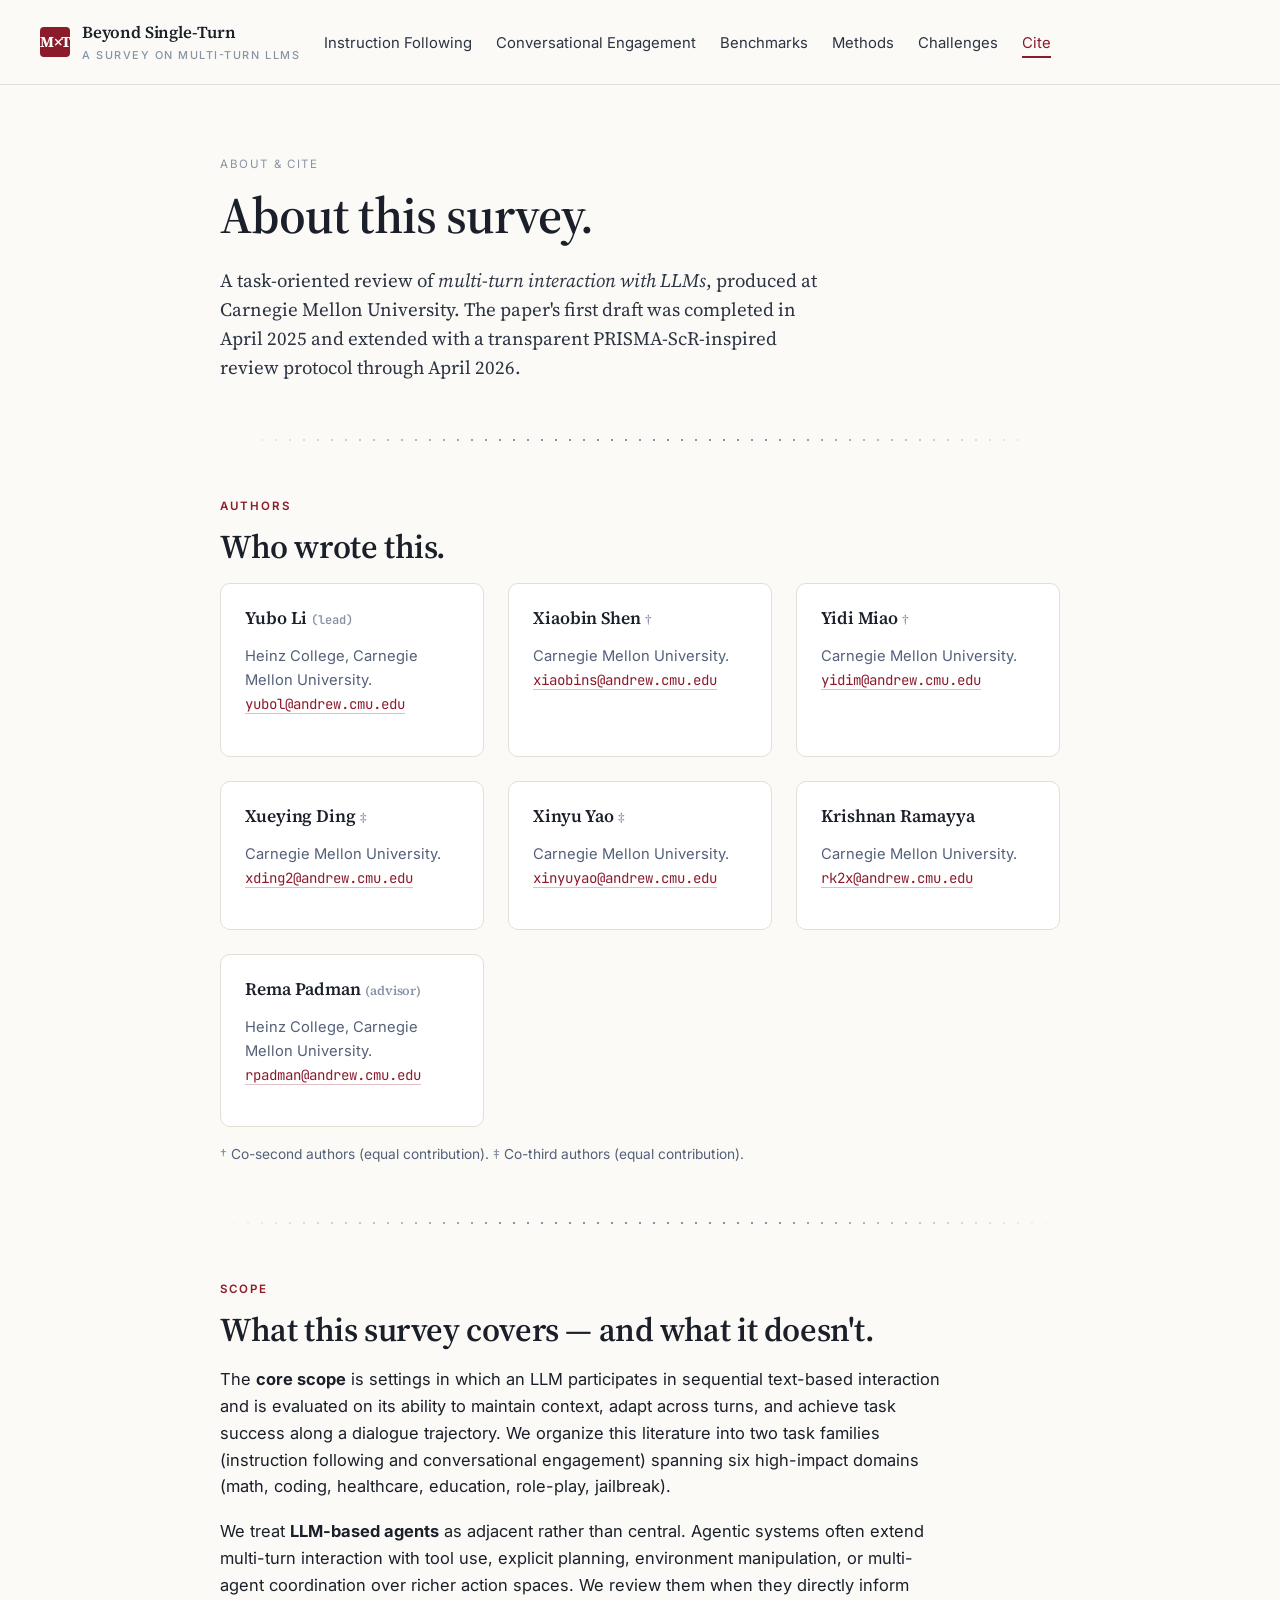
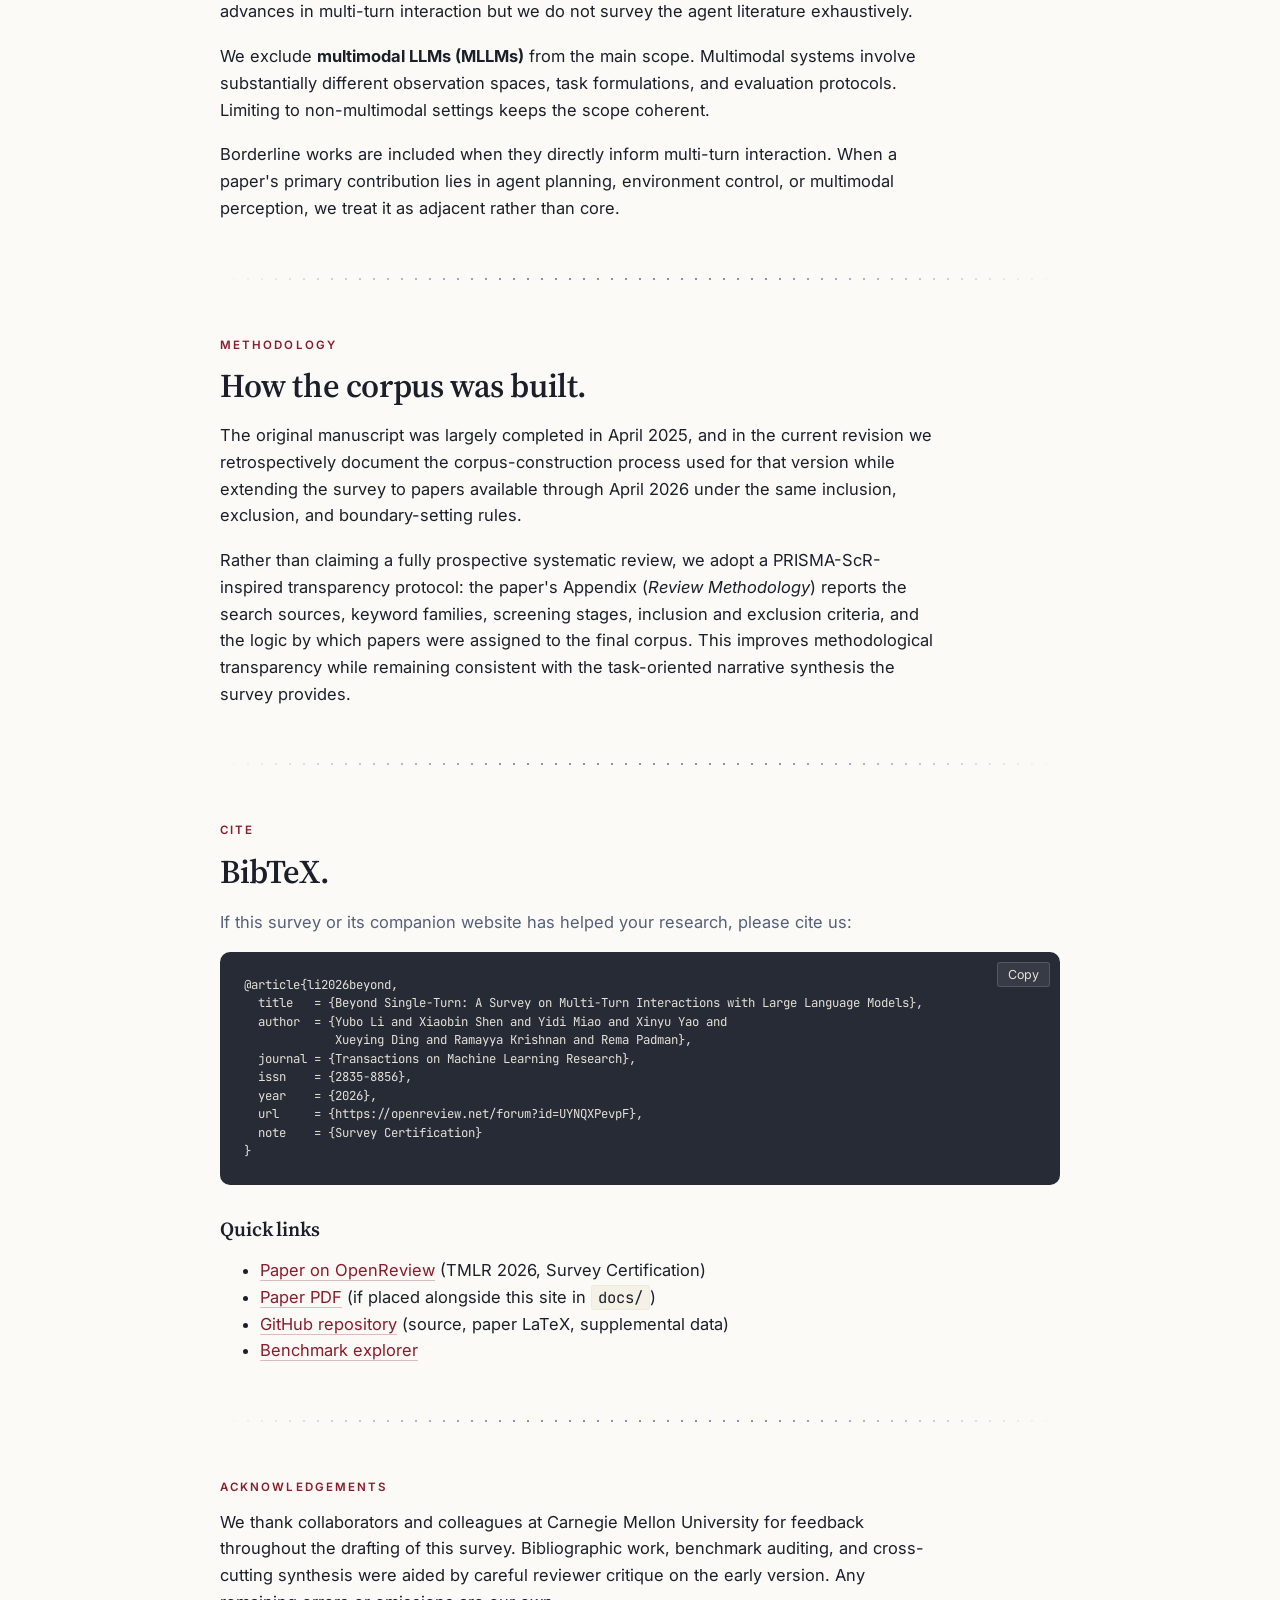
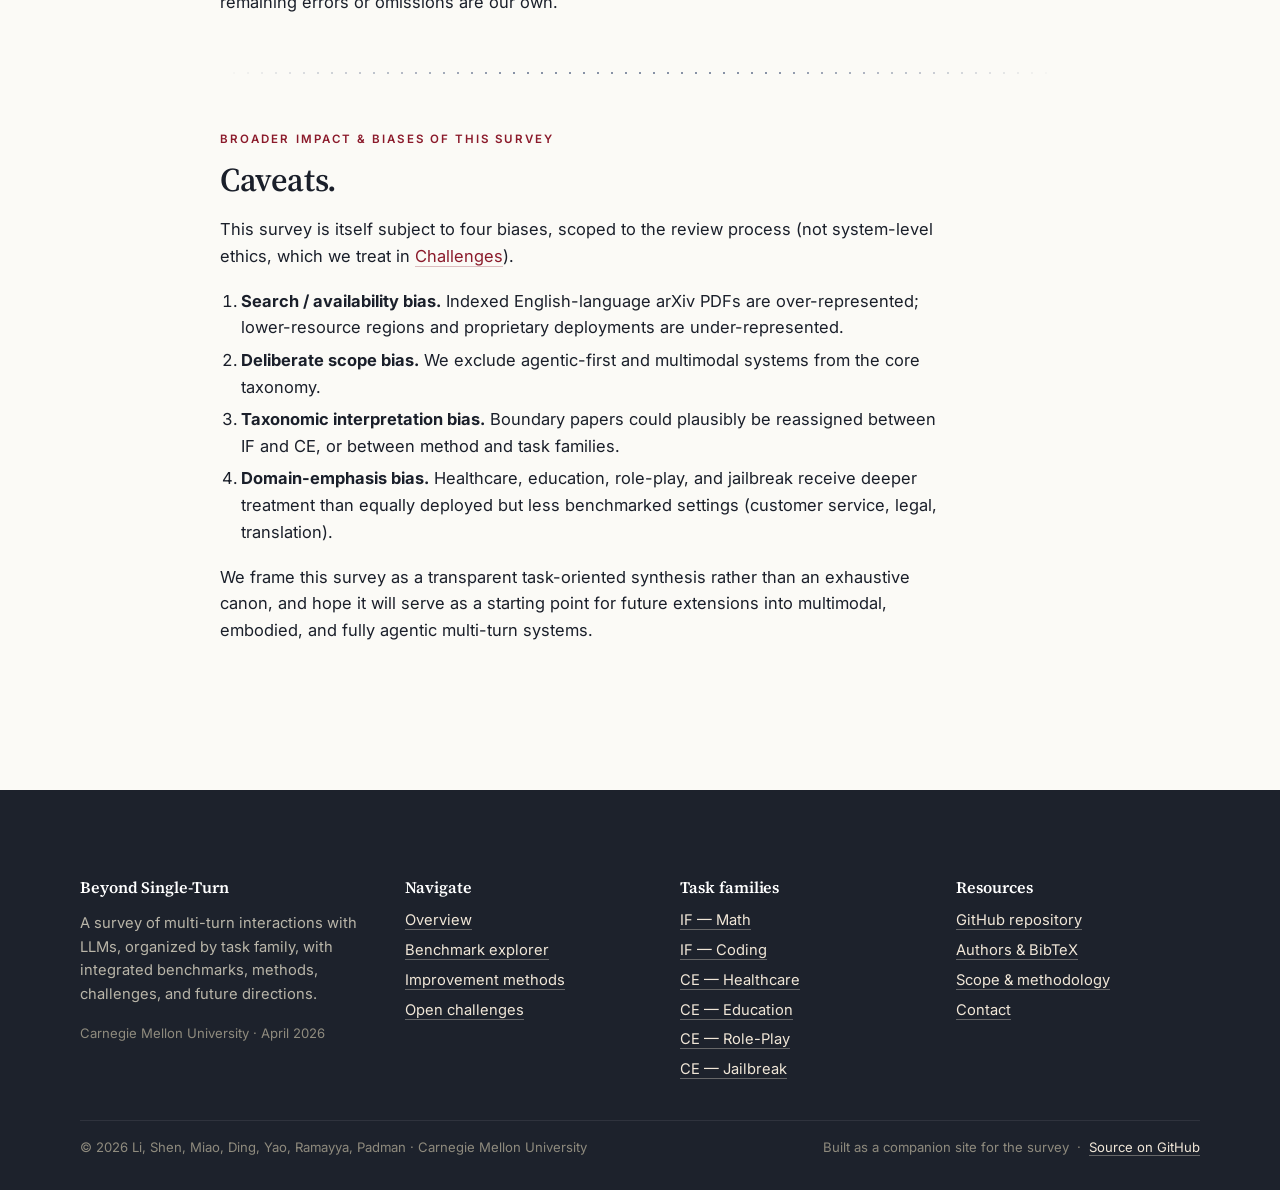
==== commit c6537b67: "Update citation to TMLR 2026 publication Beyond Single-Turn survey is now published in Transactions " ====
--- a/docs/about.html
+++ b/docs/about.html
@@ -132,17 +132,21 @@
 
     <div class="bib-box">
       <button class="bib-copy">Copy</button>
-      <pre class="bib-body" style="background: transparent; border: none; padding: 0; color: inherit; margin: 0;">@article{li2025beyond,
+      <pre class="bib-body" style="background: transparent; border: none; padding: 0; color: inherit; margin: 0;">@article{li2026beyond,
   title   = {Beyond Single-Turn: A Survey on Multi-Turn Interactions with Large Language Models},
-  author  = {Li, Yubo and Shen, Xiaobin and Yao, Xinyu and Ding, Xueying and
-             Miao, Yidi and Krishnan, Ramayya and Padman, Rema},
-  journal = {arXiv preprint arXiv:2504.04717},
-  year    = {2025}
+  author  = {Yubo Li and Xiaobin Shen and Yidi Miao and Xinyu Yao and
+             Xueying Ding and Ramayya Krishnan and Rema Padman},
+  journal = {Transactions on Machine Learning Research},
+  issn    = {2835-8856},
+  year    = {2026},
+  url     = {https://openreview.net/forum?id=UYNQXPevpF},
+  note    = {Survey Certification}
 }</pre>
     </div>
 
     <h3 class="mt-6">Quick links</h3>
     <ul>
+      <li><a href="https://openreview.net/forum?id=UYNQXPevpF" target="_blank" rel="noopener">Paper on OpenReview</a> (TMLR 2026, Survey Certification)</li>
       <li><a href="main.pdf" target="_blank" rel="noopener">Paper PDF</a> (if placed alongside this site in <code>docs/</code>)</li>
       <li><a href="https://github.com/yubol-cmu/Awesome-Multi-Turn-LLMs" target="_blank" rel="noopener">GitHub repository</a> (source, paper LaTeX, supplemental data)</li>
       <li><a href="benchmarks.html">Benchmark explorer</a></li>
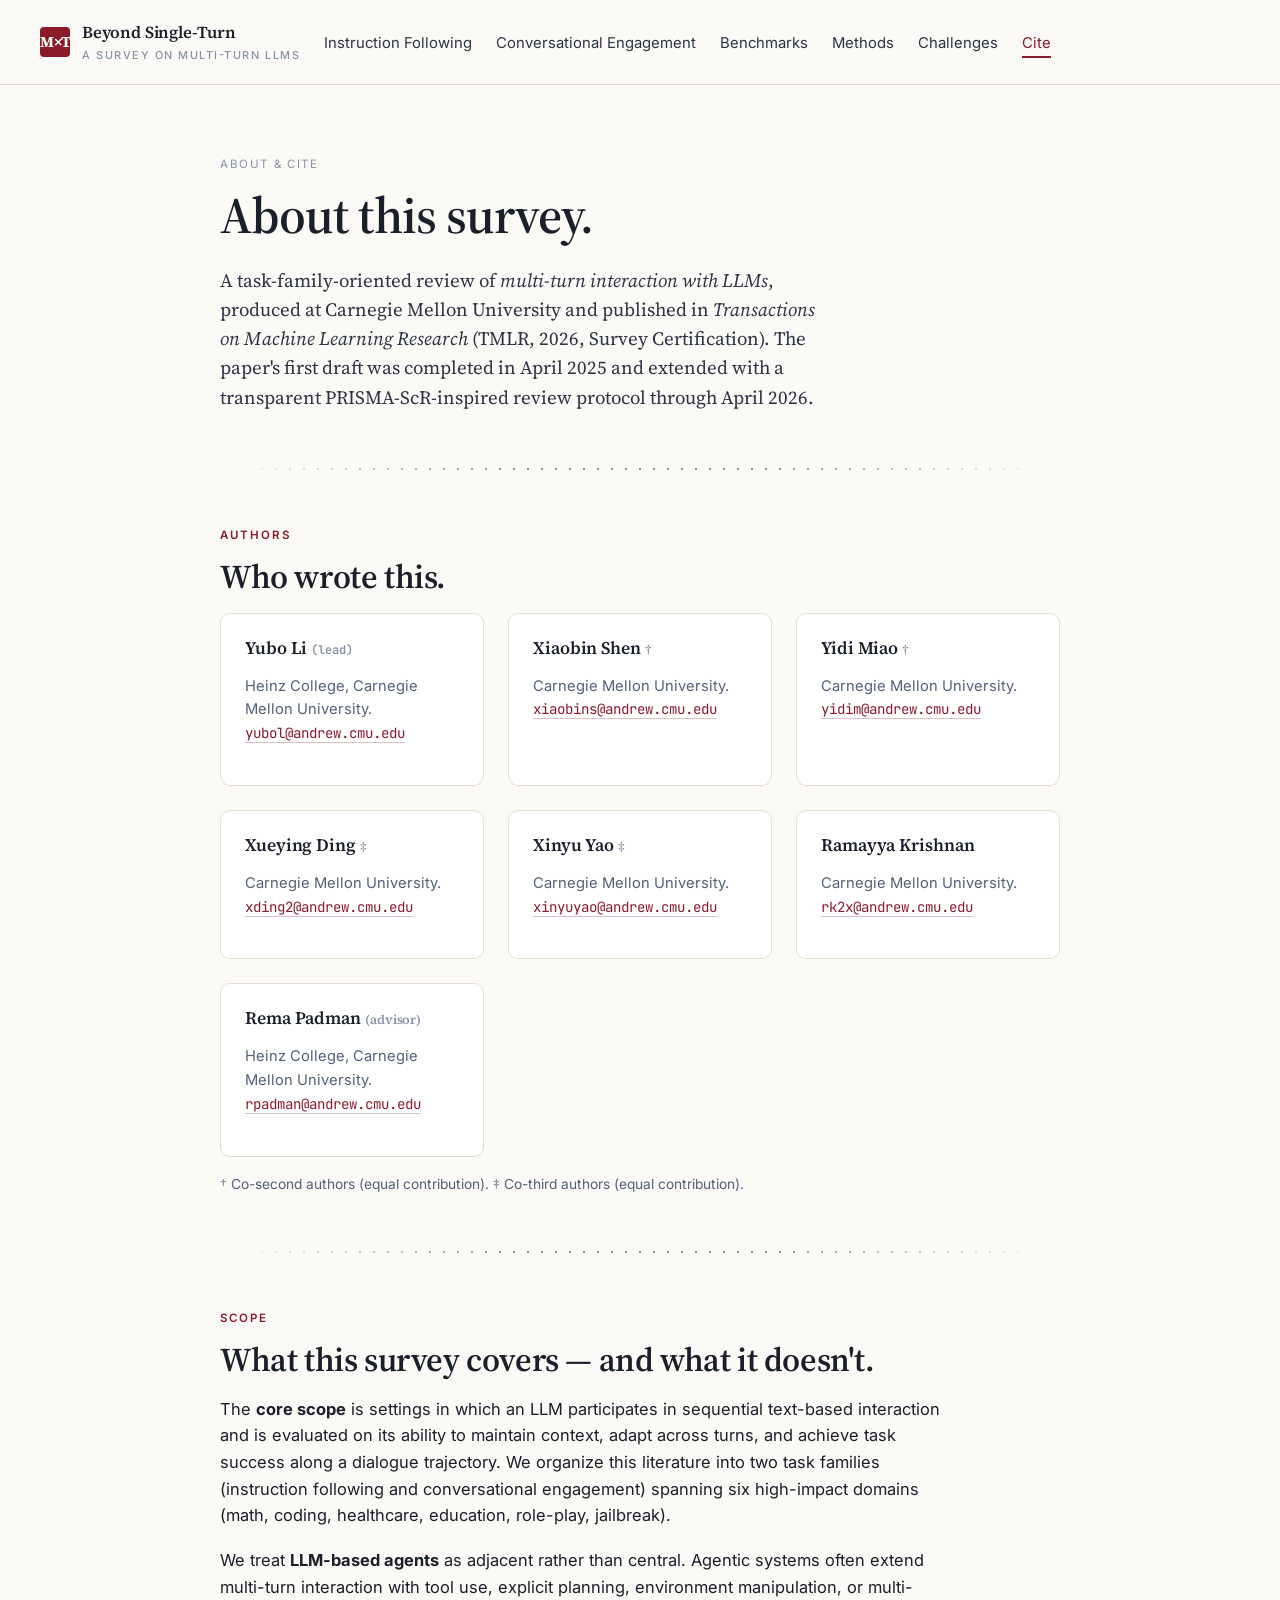
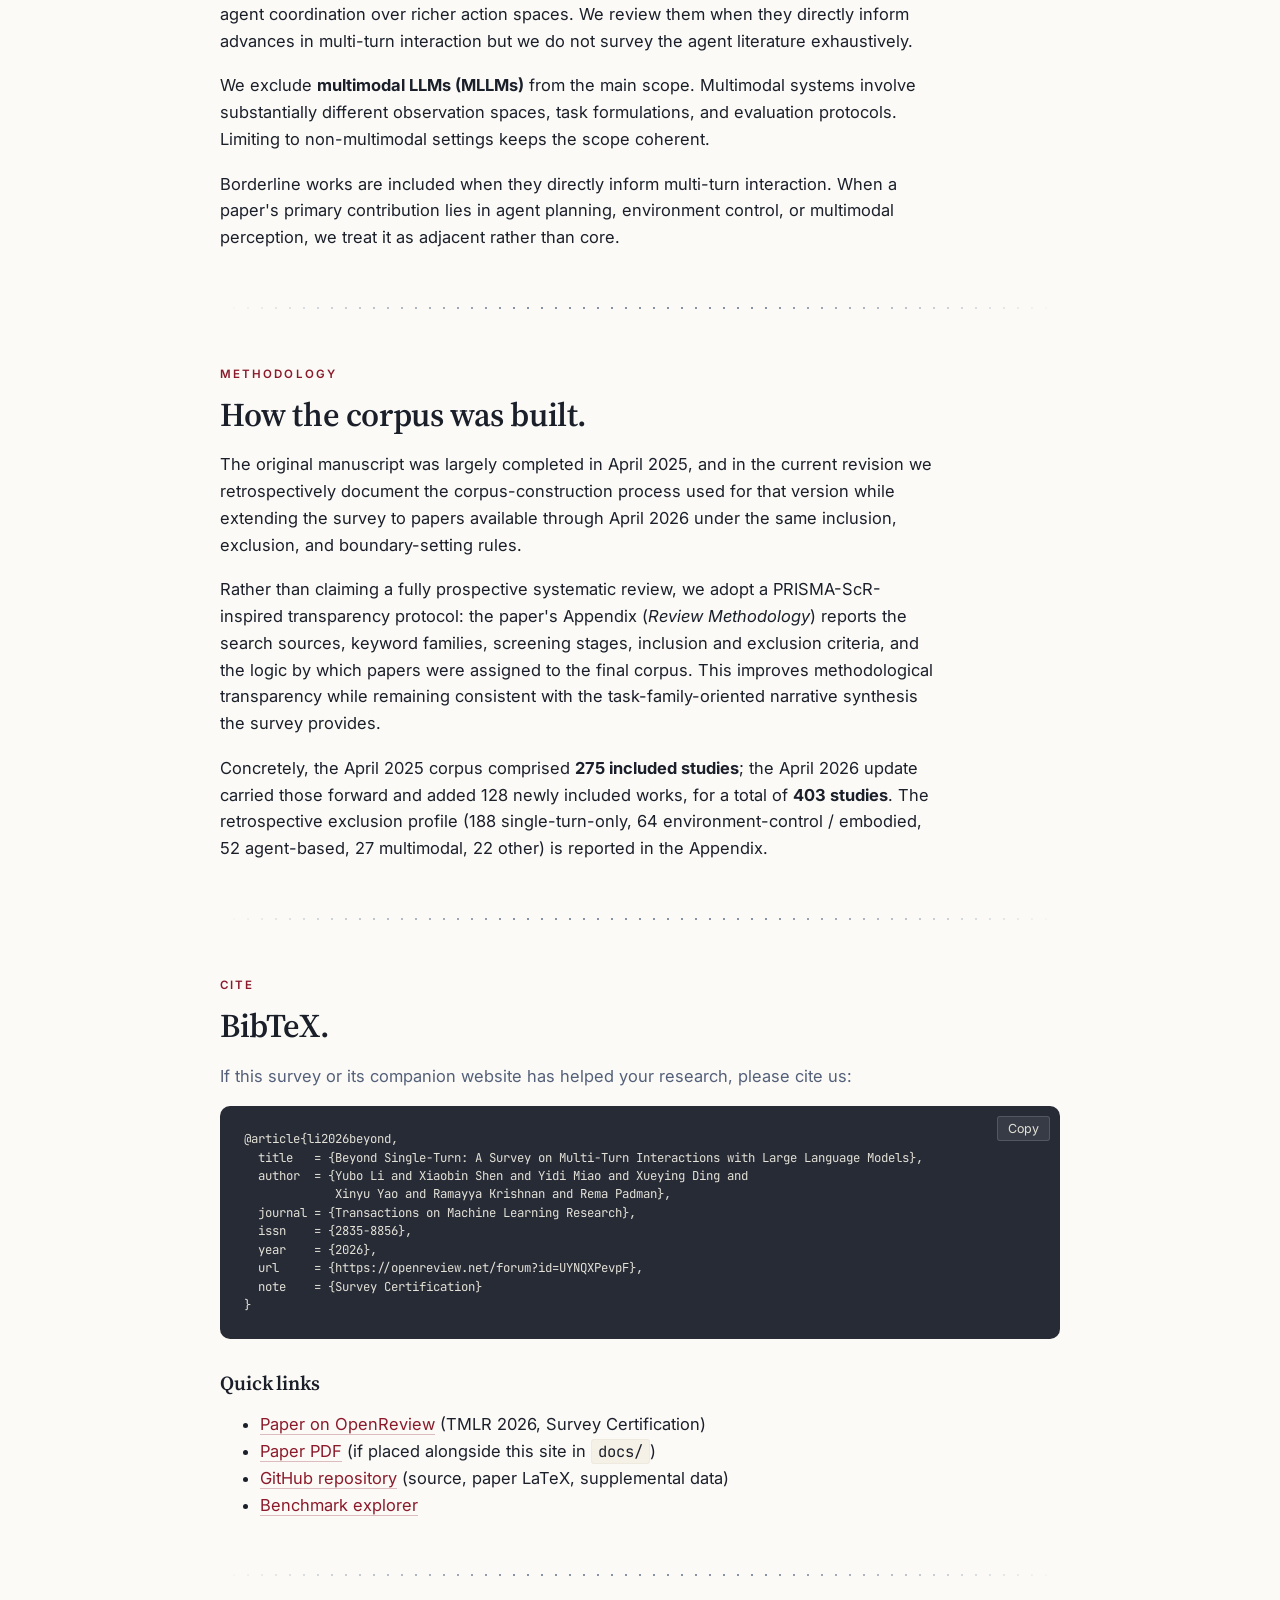
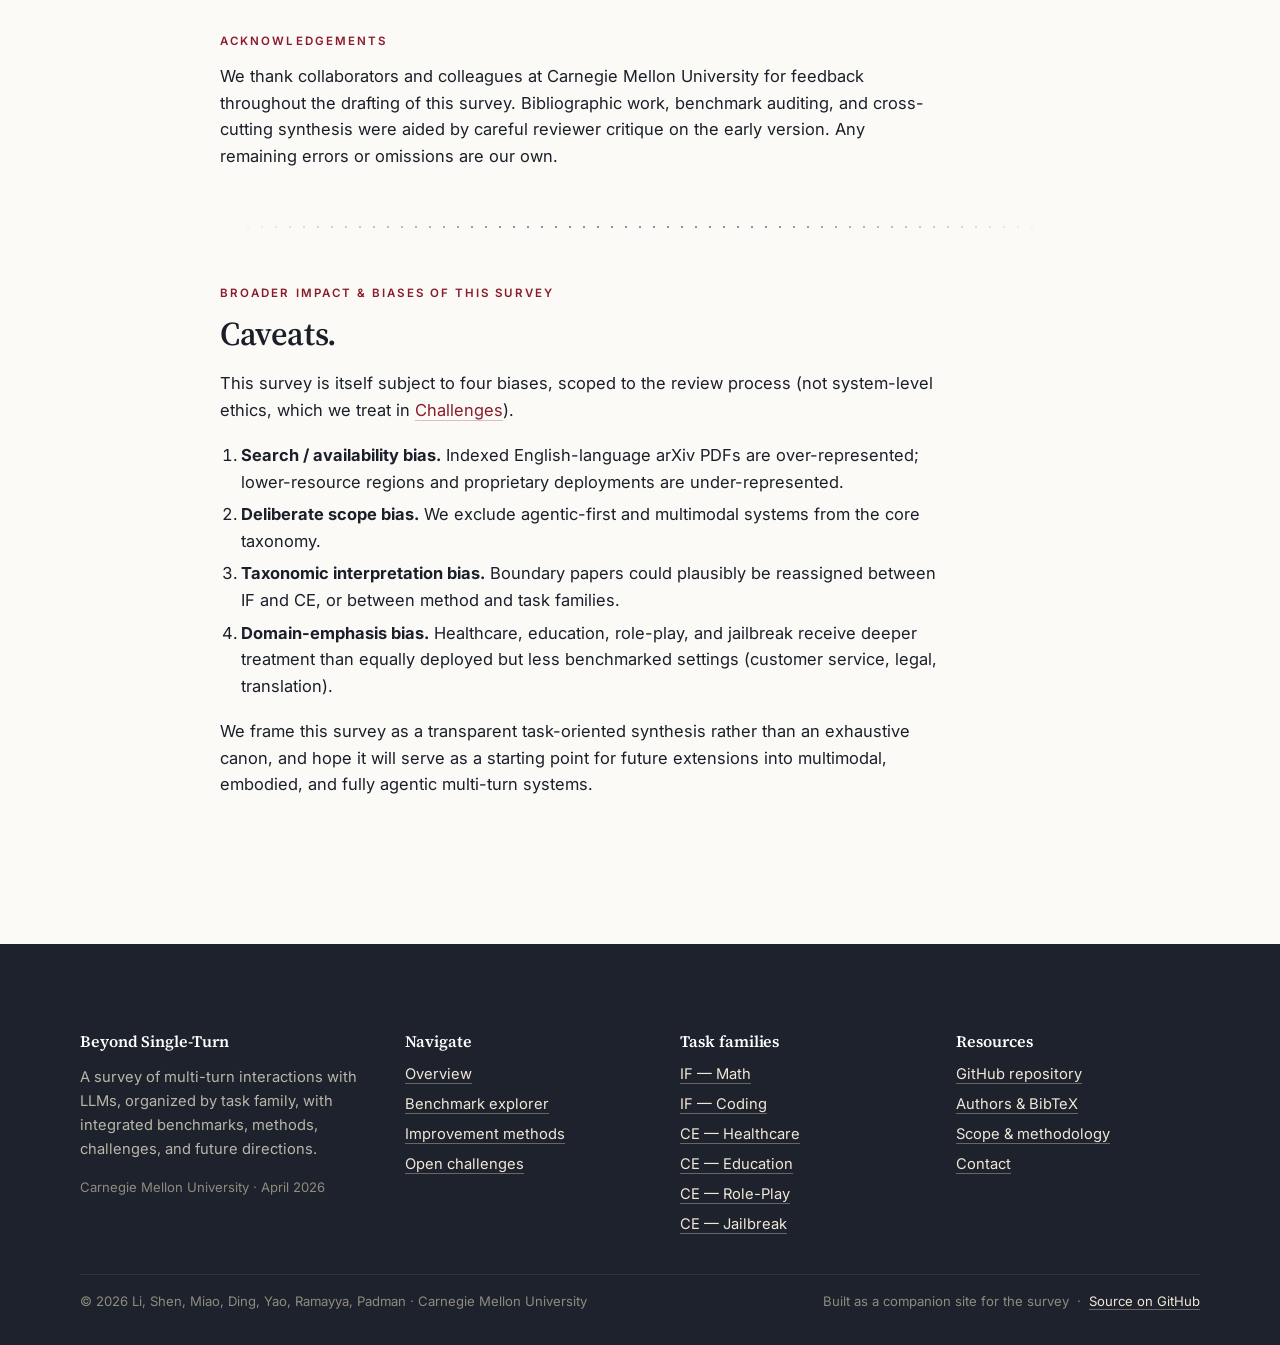
==== commit 8f8f3ca8: "Update site to accepted version Refresh abstract wording, 7 subdomains and 115+ benchmarks stats, eq" ====
--- a/docs/about.html
+++ b/docs/about.html
@@ -18,8 +18,9 @@
     <div class="page-badge">About &amp; Cite</div>
     <h1 style="max-width: 22ch;">About this survey.</h1>
     <p class="lead">
-      A task-oriented review of <em>multi-turn interaction with LLMs</em>, produced at Carnegie
-      Mellon University. The paper's first draft was completed in April 2025 and extended with a
+      A task-family-oriented review of <em>multi-turn interaction with LLMs</em>, produced at Carnegie
+      Mellon University and published in <em>Transactions on Machine Learning Research</em> (TMLR, 2026,
+      Survey Certification). The paper's first draft was completed in April 2025 and extended with a
       transparent PRISMA-ScR-inspired review protocol through April 2026.
     </p>
 
@@ -54,7 +55,7 @@
         <a href="mailto:xinyuyao@andrew.cmu.edu" class="mono" style="font-size:0.88rem;">xinyuyao@andrew.cmu.edu</a></p>
       </div>
       <div class="card">
-        <h3>Krishnan Ramayya</h3>
+        <h3>Ramayya Krishnan</h3>
         <p class="muted">Carnegie Mellon University.<br/>
         <a href="mailto:rk2x@andrew.cmu.edu" class="mono" style="font-size:0.88rem;">rk2x@andrew.cmu.edu</a></p>
       </div>
@@ -119,7 +120,13 @@
         (<em>Review Methodology</em>) reports the search sources, keyword families, screening
         stages, inclusion and exclusion criteria, and the logic by which papers were assigned
         to the final corpus. This improves methodological transparency while remaining
-        consistent with the task-oriented narrative synthesis the survey provides.
+        consistent with the task-family-oriented narrative synthesis the survey provides.
+      </p>
+      <p>
+        Concretely, the April 2025 corpus comprised <strong>275 included studies</strong>; the April 2026
+        update carried those forward and added 128 newly included works, for a total of
+        <strong>403 studies</strong>. The retrospective exclusion profile (188 single-turn-only, 64
+        environment-control / embodied, 52 agent-based, 27 multimodal, 22 other) is reported in the Appendix.
       </p>
     </div>
 
@@ -134,8 +141,8 @@
       <button class="bib-copy">Copy</button>
       <pre class="bib-body" style="background: transparent; border: none; padding: 0; color: inherit; margin: 0;">@article{li2026beyond,
   title   = {Beyond Single-Turn: A Survey on Multi-Turn Interactions with Large Language Models},
-  author  = {Yubo Li and Xiaobin Shen and Yidi Miao and Xinyu Yao and
-             Xueying Ding and Ramayya Krishnan and Rema Padman},
+  author  = {Yubo Li and Xiaobin Shen and Yidi Miao and Xueying Ding and
+             Xinyu Yao and Ramayya Krishnan and Rema Padman},
   journal = {Transactions on Machine Learning Research},
   issn    = {2835-8856},
   year    = {2026},
@@ -148,7 +155,7 @@
     <ul>
       <li><a href="https://openreview.net/forum?id=UYNQXPevpF" target="_blank" rel="noopener">Paper on OpenReview</a> (TMLR 2026, Survey Certification)</li>
       <li><a href="main.pdf" target="_blank" rel="noopener">Paper PDF</a> (if placed alongside this site in <code>docs/</code>)</li>
-      <li><a href="https://github.com/yubol-cmu/Awesome-Multi-Turn-LLMs" target="_blank" rel="noopener">GitHub repository</a> (source, paper LaTeX, supplemental data)</li>
+      <li><a href="https://github.com/yubol-bobo/Awesome-Multi-Turn-LLMs" target="_blank" rel="noopener">GitHub repository</a> (source, paper LaTeX, supplemental data)</li>
       <li><a href="benchmarks.html">Benchmark explorer</a></li>
     </ul>
 
